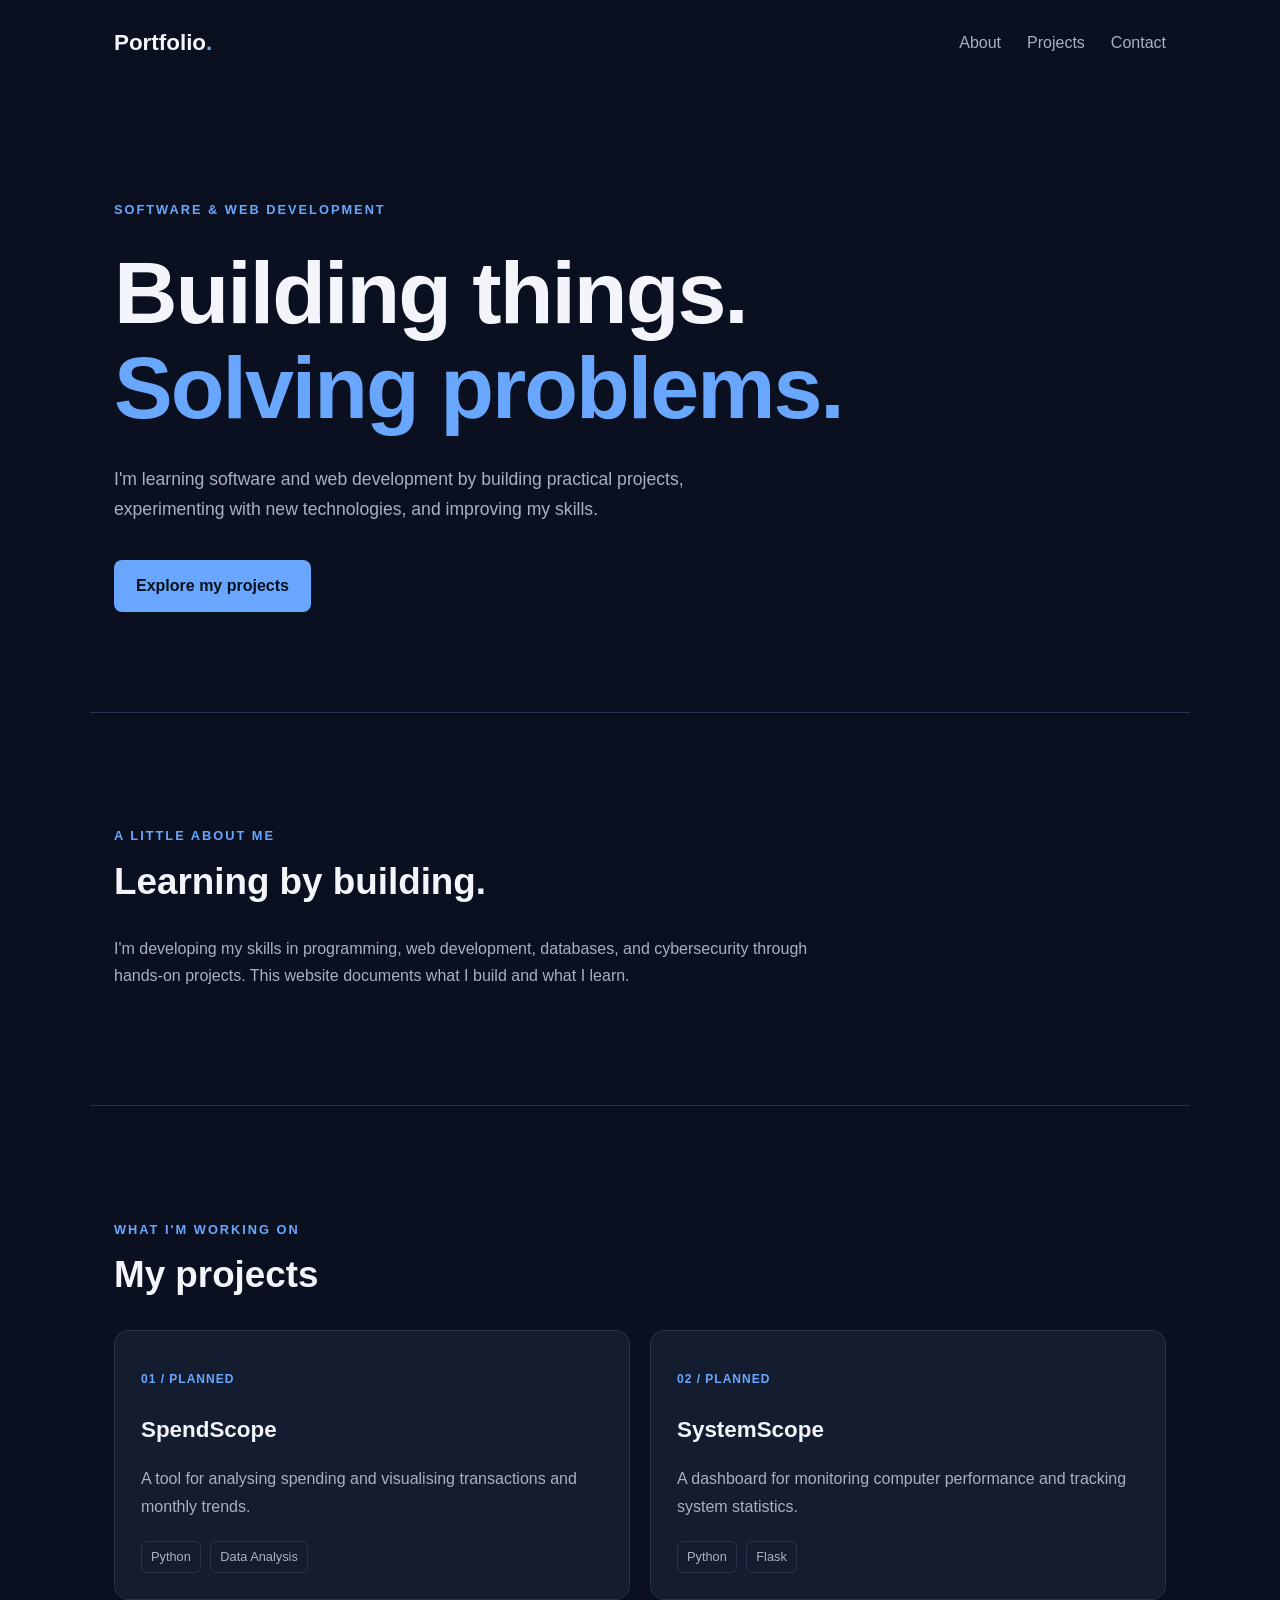
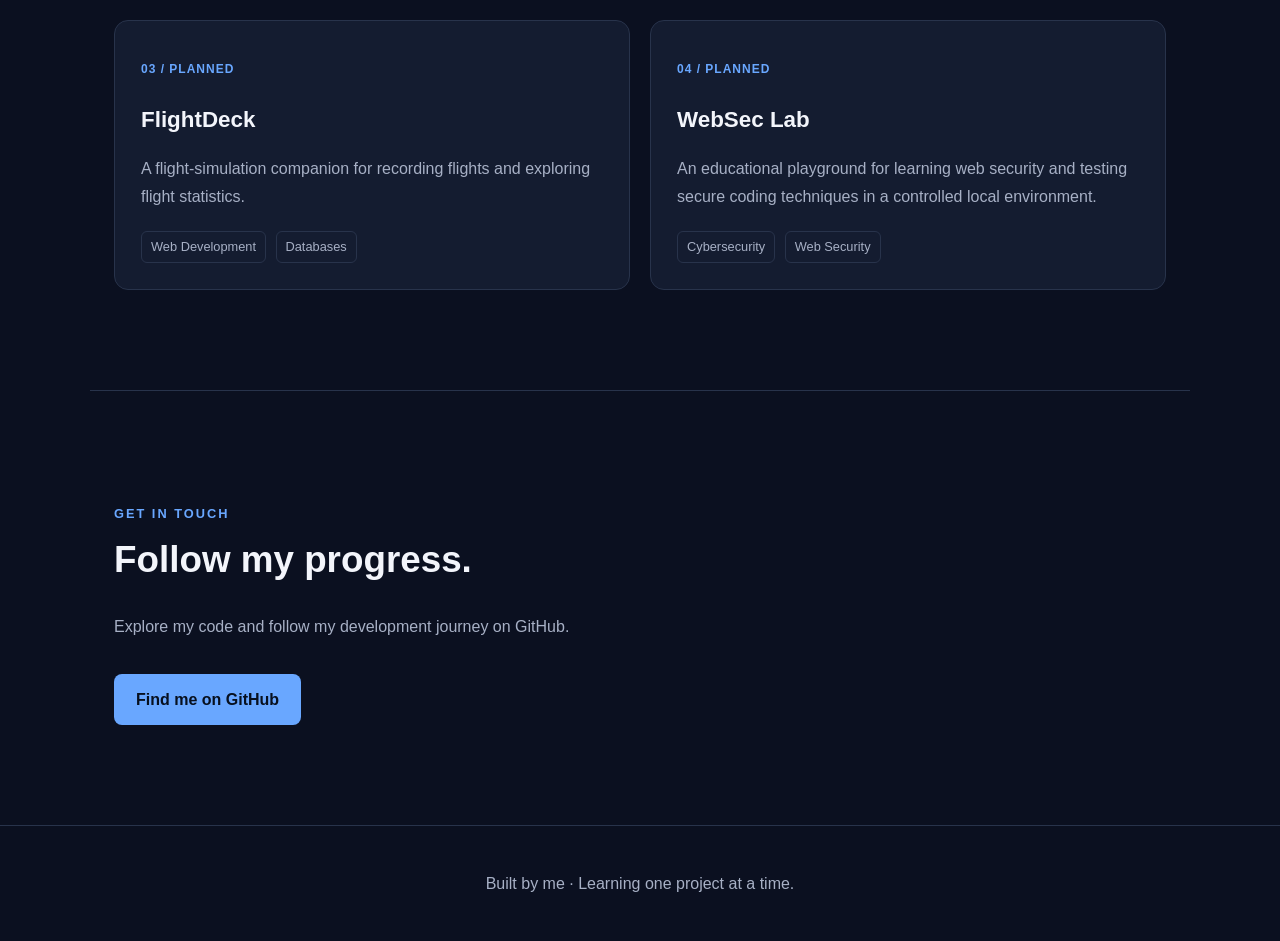
==== index.html @ d2e465cc "Added the portfolio Site adjusted copyright and added CSS" ====
<!DOCTYPE html>
<html lang="en">
<head>
    <meta charset="UTF-8">
    <meta name="viewport" content="width=device-width, initial-scale=1.0">
    <meta name="description" content="My software development and web development portfolio.">
    <title>Alfie Warren | Software Development Portfolio</title>
    <link rel="stylesheet" href="css/style.css">
</head>
<body>
    <header>
        <nav class="navbar">
            <a href="#" class="logo">Portfolio<span>.</span></a>

            <div class="nav-links">
                <a href="#about">About</a>
                <a href="#projects">Projects</a>
                <a href="#contact">Contact</a>
            </div>
        </nav>
    </header>

    <main>
        <section class="hero">
            <p class="eyebrow">SOFTWARE & WEB DEVELOPMENT</p>
            <h1>Building things.<br><span>Solving problems.</span></h1>
            <p class="intro">
                I'm learning software and web development by building
                practical projects, experimenting with new technologies,
                and improving my skills.
            </p>
            <a href="#projects" class="button">Explore my projects</a>
        </section>

        <section id="about" class="section">
            <p class="eyebrow">A LITTLE ABOUT ME</p>
            <h2>Learning by building.</h2>
            <p>
                I'm developing my skills in programming, web development,
                databases, and cybersecurity through hands-on projects.
                This website documents what I build and what I learn.
            </p>
        </section>

        <section id="projects" class="section">
            <p class="eyebrow">WHAT I'M WORKING ON</p>
            <h2>My projects</h2>

            <div class="project-grid">
                <article class="project-card">
                    <p class="project-number">01 / PLANNED</p>
                    <h3>SpendScope</h3>
                    <p>A tool for analysing spending and visualising
                    transactions and monthly trends.</p>
                    <span class="tag">Python</span>
                    <span class="tag">Data Analysis</span>
                </article>

                <article class="project-card">
                    <p class="project-number">02 / PLANNED</p>
                    <h3>SystemScope</h3>
                    <p>A dashboard for monitoring computer performance
                    and tracking system statistics.</p>
                    <span class="tag">Python</span>
                    <span class="tag">Flask</span>
                </article>

                <article class="project-card">
                    <p class="project-number">03 / PLANNED</p>
                    <h3>FlightDeck</h3>
                    <p>A flight-simulation companion for recording
                    flights and exploring flight statistics.</p>
                    <span class="tag">Web Development</span>
                    <span class="tag">Databases</span>
                </article>

                <article class="project-card">
                    <p class="project-number">04 / PLANNED</p>
                    <h3>WebSec Lab</h3>
                    <p>An educational playground for learning web
                    security and testing secure coding techniques
                    in a controlled local environment.</p>
                    <span class="tag">Cybersecurity</span>
                    <span class="tag">Web Security</span>
                </article>
            </div>
        </section>

        <section id="contact" class="section">
            <p class="eyebrow">GET IN TOUCH</p>
            <h2>Follow my progress.</h2>
            <p>Explore my code and follow my development journey on GitHub.</p>
            <a class="button" href="https://github.com/Yeloster"
               rel="noopener noreferrer">Find me on GitHub</a>
        </section>
    </main>

    <footer>
        <p>Built by me · Learning one project at a time.</p>
    </footer>
</body>
</html>
---- css/style.css ----
/* Base styles */
:root {
    --background: #0b1020;
    --surface: #141c30;
    --text: #f3f5fb;
    --muted: #a7b0c5;
    --accent: #69a7ff;
    --border: #28334b;
}

* {
    box-sizing: border-box;
}

html {
    scroll-behavior: smooth;
}

body {
    margin: 0;
    background: var(--background);
    color: var(--text);
    font-family: Arial, Helvetica, sans-serif;
    line-height: 1.7;
}

a {
    color: inherit;
    text-decoration: none;
}

.navbar {
    max-width: 1100px;
    margin: auto;
    padding: 24px;
    display: flex;
    align-items: center;
    justify-content: space-between;
}

.logo {
    font-size: 1.4rem;
    font-weight: 800;
}

.logo span {
    color: var(--accent);
}

.nav-links {
    display: flex;
    gap: 26px;
    color: var(--muted);
}

.nav-links a:hover {
    color: var(--accent);
}

.hero,
.section {
    max-width: 1100px;
    margin: auto;
    padding: 100px 24px;
}

.hero {
    min-height: 540px;
    display: flex;
    flex-direction: column;
    align-items: flex-start;
    justify-content: center;
}

.eyebrow {
    color: var(--accent);
    font-size: 0.8rem;
    font-weight: 700;
    letter-spacing: 2px;
}

h1 {
    margin: 12px 0;
    font-size: clamp(2.8rem, 7vw, 5.5rem);
    line-height: 1.08;
    letter-spacing: -2px;
}

h1 span {
    color: var(--accent);
}

.intro {
    max-width: 620px;
    color: var(--muted);
    font-size: 1.1rem;
}

.button {
    display: inline-block;
    margin-top: 18px;
    padding: 12px 22px;
    border-radius: 8px;
    background: var(--accent);
    color: #07101f;
    font-weight: 700;
}

.button:hover {
    filter: brightness(1.1);
}

.section {
    border-top: 1px solid var(--border);
}

.section h2 {
    margin-top: 0;
    font-size: 2.3rem;
    line-height: 1.2;
}

.section > p:not(.eyebrow) {
    max-width: 700px;
    color: var(--muted);
}

.project-grid {
    display: grid;
    grid-template-columns: repeat(2, minmax(0, 1fr));
    gap: 20px;
    margin-top: 32px;
}

.project-card {
    padding: 26px;
    border: 1px solid var(--border);
    border-radius: 14px;
    background: var(--surface);
}

.project-card h3 {
    margin-bottom: 8px;
    font-size: 1.4rem;
}

.project-card p:not(.project-number) {
    color: var(--muted);
}

.project-number {
    color: var(--accent);
    font-size: 0.75rem;
    font-weight: 700;
    letter-spacing: 1px;
}

.tag {
    display: inline-block;
    margin: 5px 5px 0 0;
    padding: 4px 9px;
    border: 1px solid var(--border);
    border-radius: 6px;
    color: var(--muted);
    font-size: 0.8rem;
}

footer {
    padding: 28px 24px;
    border-top: 1px solid var(--border);
    color: var(--muted);
    text-align: center;
}

/* Mobile layout */
@media (max-width: 650px) {
    .navbar {
        align-items: flex-start;
        gap: 16px;
        flex-direction: column;
    }

    .nav-links {
        gap: 18px;
        flex-wrap: wrap;
    }

    .hero,
    .section {
        padding-top: 65px;
        padding-bottom: 65px;
    }

    .project-grid {
        grid-template-columns: 1fr;
    }
}
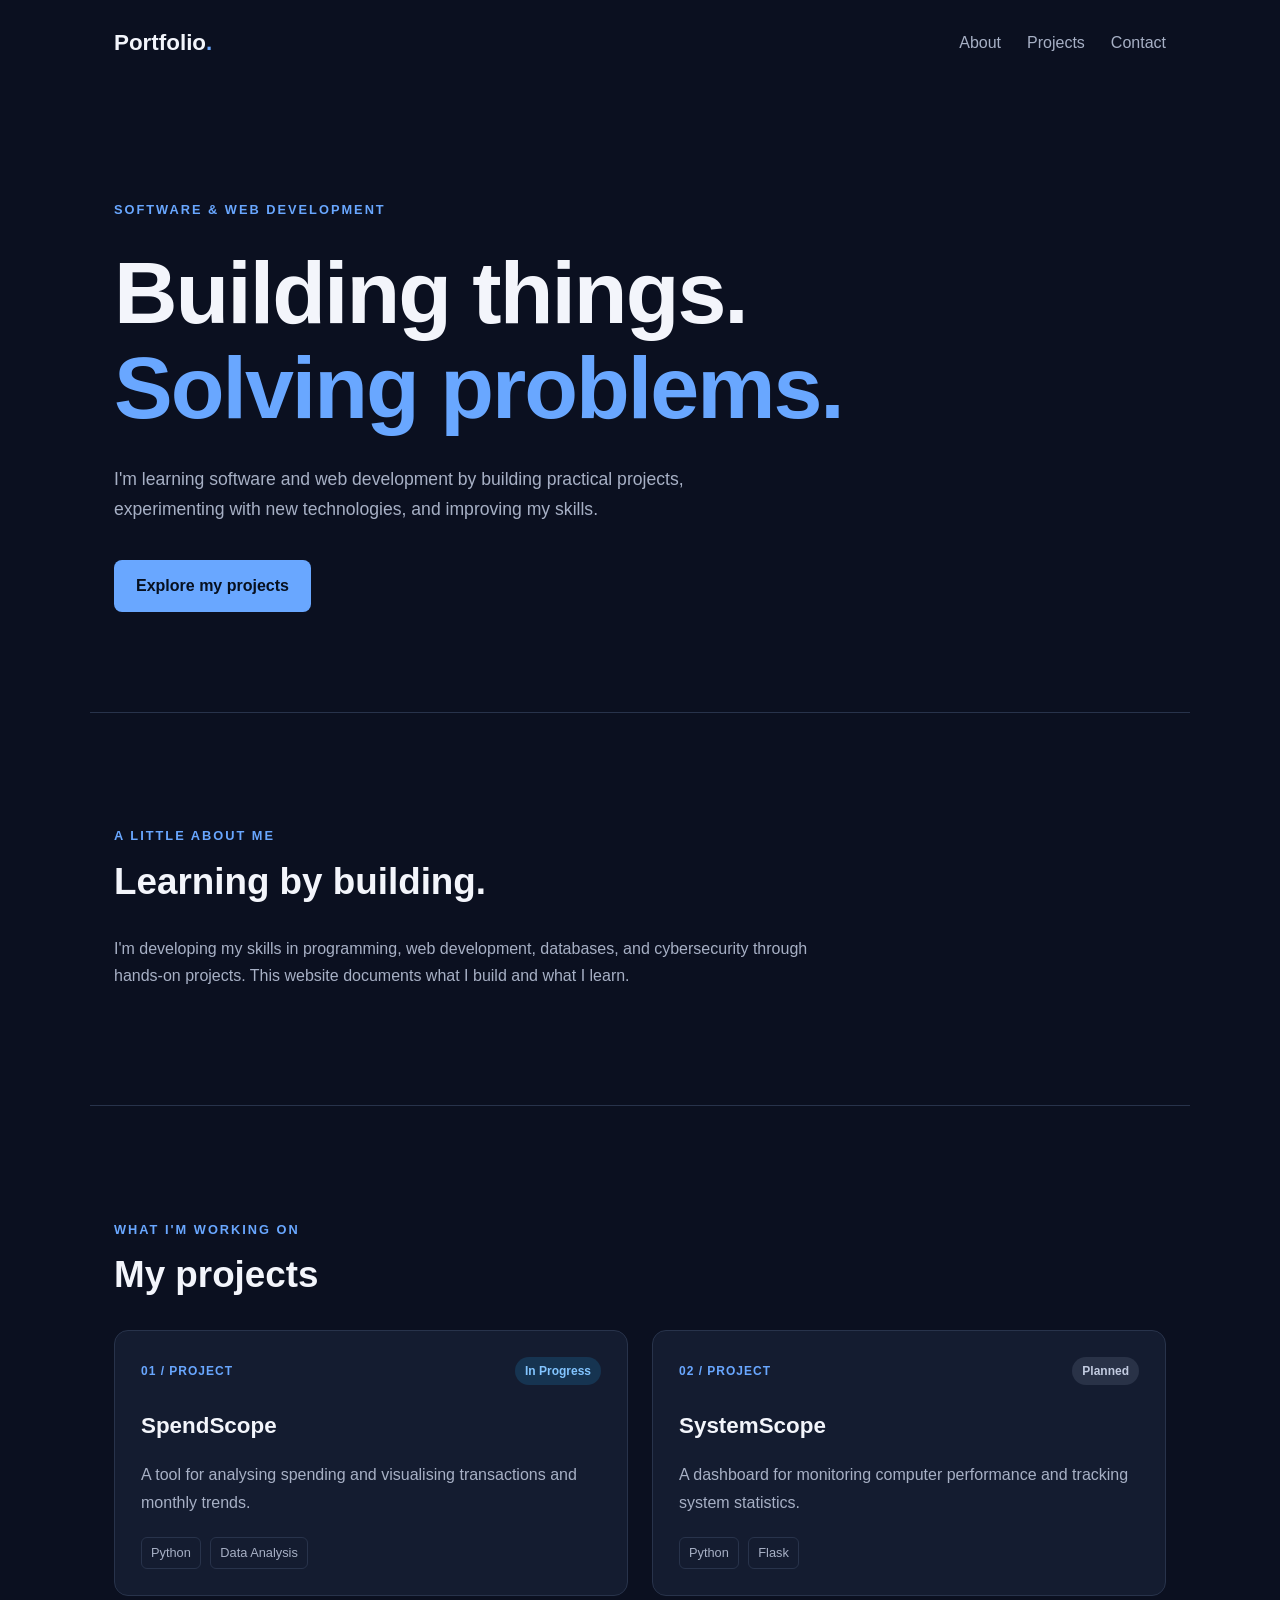
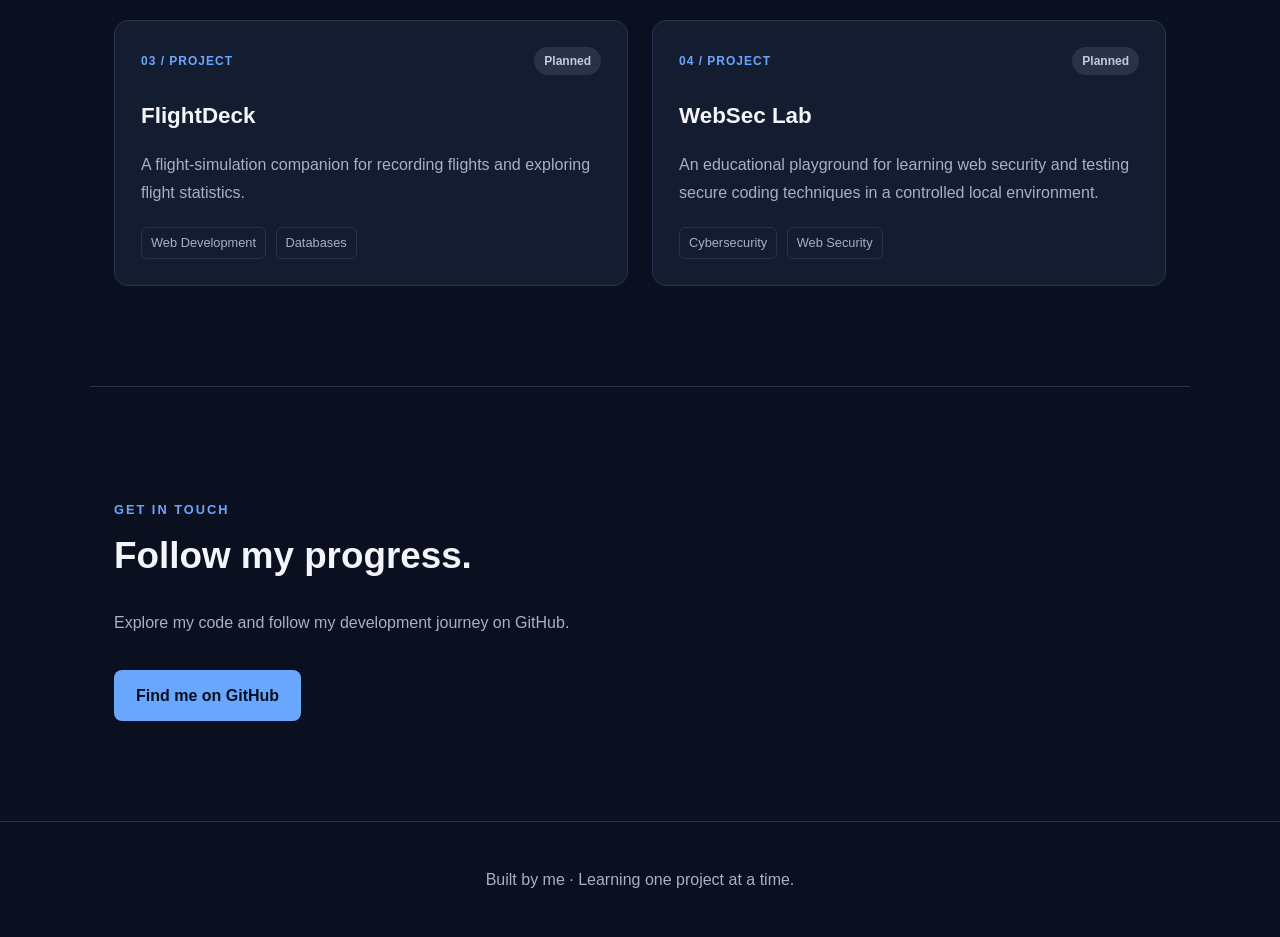
==== commit 346d8da1: "Styling changes Changed some of the styling features of the homepagee" ====
--- a/index.html
+++ b/index.html
@@ -22,6 +22,7 @@
     </header>
 
     <main>
+        <!-- Hero -->
         <section class="hero">
             <p class="eyebrow">SOFTWARE & WEB DEVELOPMENT</p>
             <h1>Building things.<br><span>Solving problems.</span></h1>
@@ -33,6 +34,7 @@
             <a href="#projects" class="button">Explore my projects</a>
         </section>
 
+        <!-- About -->
         <section id="about" class="section">
             <p class="eyebrow">A LITTLE ABOUT ME</p>
             <h2>Learning by building.</h2>
@@ -42,57 +44,102 @@
                 This website documents what I build and what I learn.
             </p>
         </section>
+        
 
+        <!-- Projects -->
         <section id="projects" class="section">
             <p class="eyebrow">WHAT I'M WORKING ON</p>
             <h2>My projects</h2>
 
             <div class="project-grid">
+
+                <!-- SpendScope -->
                 <article class="project-card">
-                    <p class="project-number">01 / PLANNED</p>
+                    <div class="project-card-header">
+                        <p class="project-number">01 / PROJECT</p>
+                        <span class="status in-progress">In Progress</span>
+                    </div>
+
                     <h3>SpendScope</h3>
-                    <p>A tool for analysing spending and visualising
-                    transactions and monthly trends.</p>
+                    <p>
+                        A tool for analysing spending and visualising
+                        transactions and monthly trends.
+                    </p>
+
                     <span class="tag">Python</span>
                     <span class="tag">Data Analysis</span>
                 </article>
 
+                <!-- SystemScope -->
                 <article class="project-card">
-                    <p class="project-number">02 / PLANNED</p>
+                    <div class="project-card-header">
+                        <p class="project-number">02 / PROJECT</p>
+                        <span class="status planned">Planned</span>
+                    </div>
+
                     <h3>SystemScope</h3>
-                    <p>A dashboard for monitoring computer performance
-                    and tracking system statistics.</p>
+                    <p>
+                        A dashboard for monitoring computer performance
+                        and tracking system statistics.
+                    </p>
+
                     <span class="tag">Python</span>
                     <span class="tag">Flask</span>
                 </article>
 
+                <!-- FlightDeck -->
                 <article class="project-card">
-                    <p class="project-number">03 / PLANNED</p>
+                    <div class="project-card-header">
+                        <p class="project-number">03 / PROJECT</p>
+                        <span class="status planned">Planned</span>
+                    </div>
+
                     <h3>FlightDeck</h3>
-                    <p>A flight-simulation companion for recording
-                    flights and exploring flight statistics.</p>
+                    <p>
+                        A flight-simulation companion for recording
+                        flights and exploring flight statistics.
+                    </p>
+
                     <span class="tag">Web Development</span>
                     <span class="tag">Databases</span>
                 </article>
 
+                <!-- WebSec Lab -->
                 <article class="project-card">
-                    <p class="project-number">04 / PLANNED</p>
+                    <div class="project-card-header">
+                        <p class="project-number">04 / PROJECT</p>
+                        <span class="status planned">Planned</span>
+                    </div>
+
                     <h3>WebSec Lab</h3>
-                    <p>An educational playground for learning web
-                    security and testing secure coding techniques
-                    in a controlled local environment.</p>
+                    <p>
+                        An educational playground for learning web
+                        security and testing secure coding techniques
+                        in a controlled local environment.
+                    </p>
+
                     <span class="tag">Cybersecurity</span>
                     <span class="tag">Web Security</span>
                 </article>
+
             </div>
         </section>
 
+        <!-- Contact -->
         <section id="contact" class="section">
             <p class="eyebrow">GET IN TOUCH</p>
             <h2>Follow my progress.</h2>
-            <p>Explore my code and follow my development journey on GitHub.</p>
-            <a class="button" href="https://github.com/Yeloster"
-               rel="noopener noreferrer">Find me on GitHub</a>
+            <p>
+                Explore my code and follow my development journey on GitHub.
+            </p>
+            <a
+                class="button"
+                href="https://github.com/Yeloster"
+                target="_blank"
+                rel="noopener noreferrer"
+            >
+                Find me on GitHub
+            </a>
         </section>
     </main>
 
--- a/css/style.css
+++ b/css/style.css
@@ -30,7 +30,8 @@
     text-decoration: none;
 }
 
-.navbar {
+/* Navigation */
+.navbar { 
     max-width: 1100px;
     margin: auto;
     padding: 24px;
@@ -58,6 +59,7 @@
     color: var(--accent);
 }
 
+/* Hero and sections */
 .hero,
 .section {
     max-width: 1100px;
@@ -126,18 +128,31 @@
     color: var(--muted);
 }
 
+/* Project grid */
 .project-grid {
     display: grid;
     grid-template-columns: repeat(2, minmax(0, 1fr));
-    gap: 20px;
+    gap: 24px;
     margin-top: 32px;
-}
-
+    align-items: stretch;
+}
+
+/* Project cards */
 .project-card {
     padding: 26px;
     border: 1px solid var(--border);
     border-radius: 14px;
     background: var(--surface);
+    transition:
+        transform 0.25s ease,
+        border-color 0.25s ease,
+        box-shadow 0.25s ease;
+}
+
+.project-card:hover {
+    transform: translateY(-6px);
+    border-color: var(--accent);
+    box-shadow: 0 12px 30px rgba(0, 0, 0, 0.2);
 }
 
 .project-card h3 {
@@ -156,6 +171,20 @@
     letter-spacing: 1px;
 }
 
+/* Project card header */
+.project-card-header {
+    display: flex;
+    align-items: center;
+    justify-content: space-between;
+    gap: 12px;
+    flex-wrap: wrap;
+}
+
+.project-card-header .project-number {
+    margin: 0;
+}
+
+/* Project tags */
 .tag {
     display: inline-block;
     margin: 5px 5px 0 0;
@@ -166,6 +195,37 @@
     font-size: 0.8rem;
 }
 
+/* Project status badges */
+.status {
+    display: inline-block;
+    padding: 4px 10px;
+    border-radius: 20px;
+    font-size: 0.75rem;
+    font-weight: 700;
+    white-space: nowrap;
+}
+
+.status.planned {
+    background: #293247;
+    color: #c2cbe0;
+}
+
+.status.in-progress {
+    background: #163451;
+    color: #83c5ff;
+}
+
+.status.completed {
+    background: #163b2c;
+    color: #82e0ad;
+}
+
+.status.on-hold {
+    background: #49351b;
+    color: #ffd18a;
+}
+
+/* Footer */
 footer {
     padding: 28px 24px;
     border-top: 1px solid var(--border);
@@ -196,3 +256,18 @@
         grid-template-columns: 1fr;
     }
 }
+
+/* Reduced motion accessibility */
+@media (prefers-reduced-motion: reduce) {
+    html {
+        scroll-behavior: auto;
+    }
+
+    .project-card {
+        transition: none;
+    }
+
+    .project-card:hover {
+        transform: none;
+    }
+}
